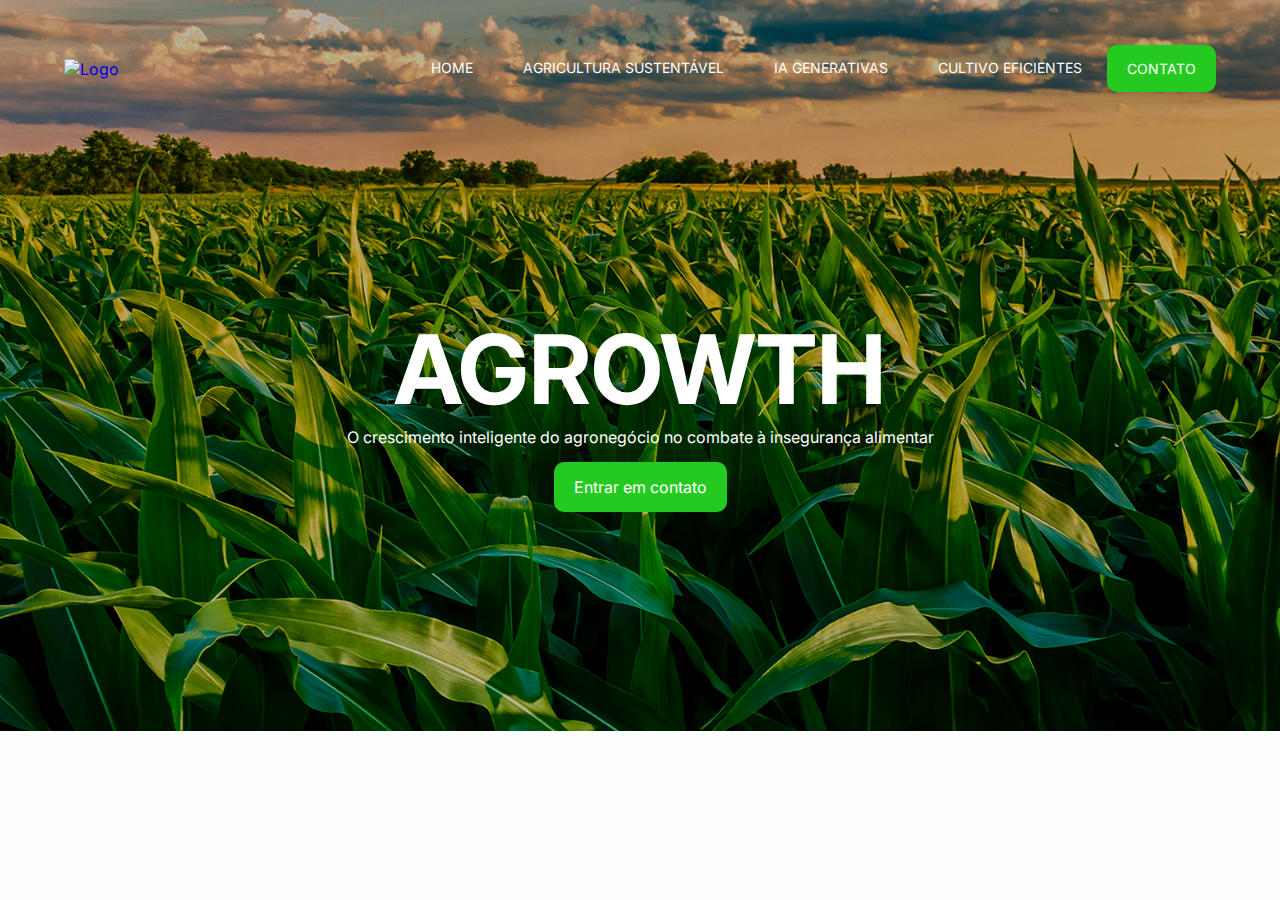
==== index.html @ 991079a1 "alter banner" ====
<!DOCTYPE html>
<html lang="pt-br">
<head>
    <meta charset="UTF-8">
    <meta http-equiv="X-UA-Compatible" content="IE=edge">
    <meta name="viewport" content="width=device-width, initial-scale=1.0">
    <link rel="stylesheet" href="css/style.css">
    <title>Document</title>
</head>
<body>
    <header style="background-image: url('img/background-image.png')">
        <div class="container">
            <nav>
                <a href="index.html">
                    <img src="img/logo.png" alt="Logo" width="200px">
                </a>
                <ul class="ul">
                    <a href="index.html">Home</a>
                    <a href="agricultura_sustentavel.html">Agricultura Sustentável</a>
                    <a href="ia_generativas.html">IA Generativas</a>
                    <a href="cultivo_eficientes.html">Cultivo Eficientes</a>
                    <a class="btn" href="contato.html">Contato</a>
                </ul>
            </nav>
            <section class="banner">
                <div class="banner-text">
                    <h1>Agrowth</h1>
                    <p>O crescimento inteligente do agronegócio no combate à insegurança alimentar</p>
                    <a href="contato.html" class="btn">Entrar em contato</a>
                </div>
            </section>
        </div>
    </header>
    <section>

    </section>
</body>
</html>
---- css/style.css ----
@import url('https://fonts.googleapis.com/css2?family=Inter:wght@100;200;300;400;500;600;700&display=swap');
*{
    margin: 0;
    padding: 0;
    box-sizing: border-box;
    text-decoration: none;
    outline: none;
    font-family: 'Inter', sans-serif;
}
body{
    background-color: #f1f6fc31;
}
section,
footer {
    padding: 54px 0;
}
h3{
    font-size: 50px;
}
p{
    color: white;
}
.container{
    max-width: 1700px;
    margin: 0 auto;
    padding: 0 5%;
}
.btn{
    background-color:#25ca20;
    color: white;
    padding: 15px 20px;
    border-radius: 10px;
    cursor: pointer;
    display: inline-block;
    transition: 0.1s;
    margin: 15px 0;
}
.btn:hover{
    background-color:#1e9b1a;
}
header{
    background-position: center;
    background-size: cover;
    background-attachment: fixed;
}
nav{
    /*menu colorido
    background-color: #00000071;
    width: 100%;
    position: fixed;
    top: 0;
    left: 0;
    z-index: 100;
    padding: 0 20px;
    box-sizing: border-box; */
    /* */
    display: flex;
    align-items: center;
    justify-content: space-between;
    padding-top: 30px;
}
nav ul{
    display: flex;
    align-items: center;
}
nav ul a{
    color: white;
    margin: 0 25px;
    text-transform: uppercase;
    font-size: 14px;
    display: block;    
}
nav ul a:not(.btn)::after{
    content: "";
    background-color: #19e213;
    height: 3px;
    width: 0%;
    display: block;
    transition: 0.5s;
}
nav ul a:hover::after{
    width: 100%;
}
.banner{
    display: flex;
    justify-content: center;
}
.banner .banner-text{
    margin: 150px;
    text-align: center;
    padding: 0 90px;
}
.banner .banner-text h1{
    font-size: 96px;
    color: white;
    text-transform: uppercase;
}
.banner.banner-text p{
    font-size: 20px;
    color: #ffffffb7;
    font-weight: lighter;
    margin: 50px 0;
}
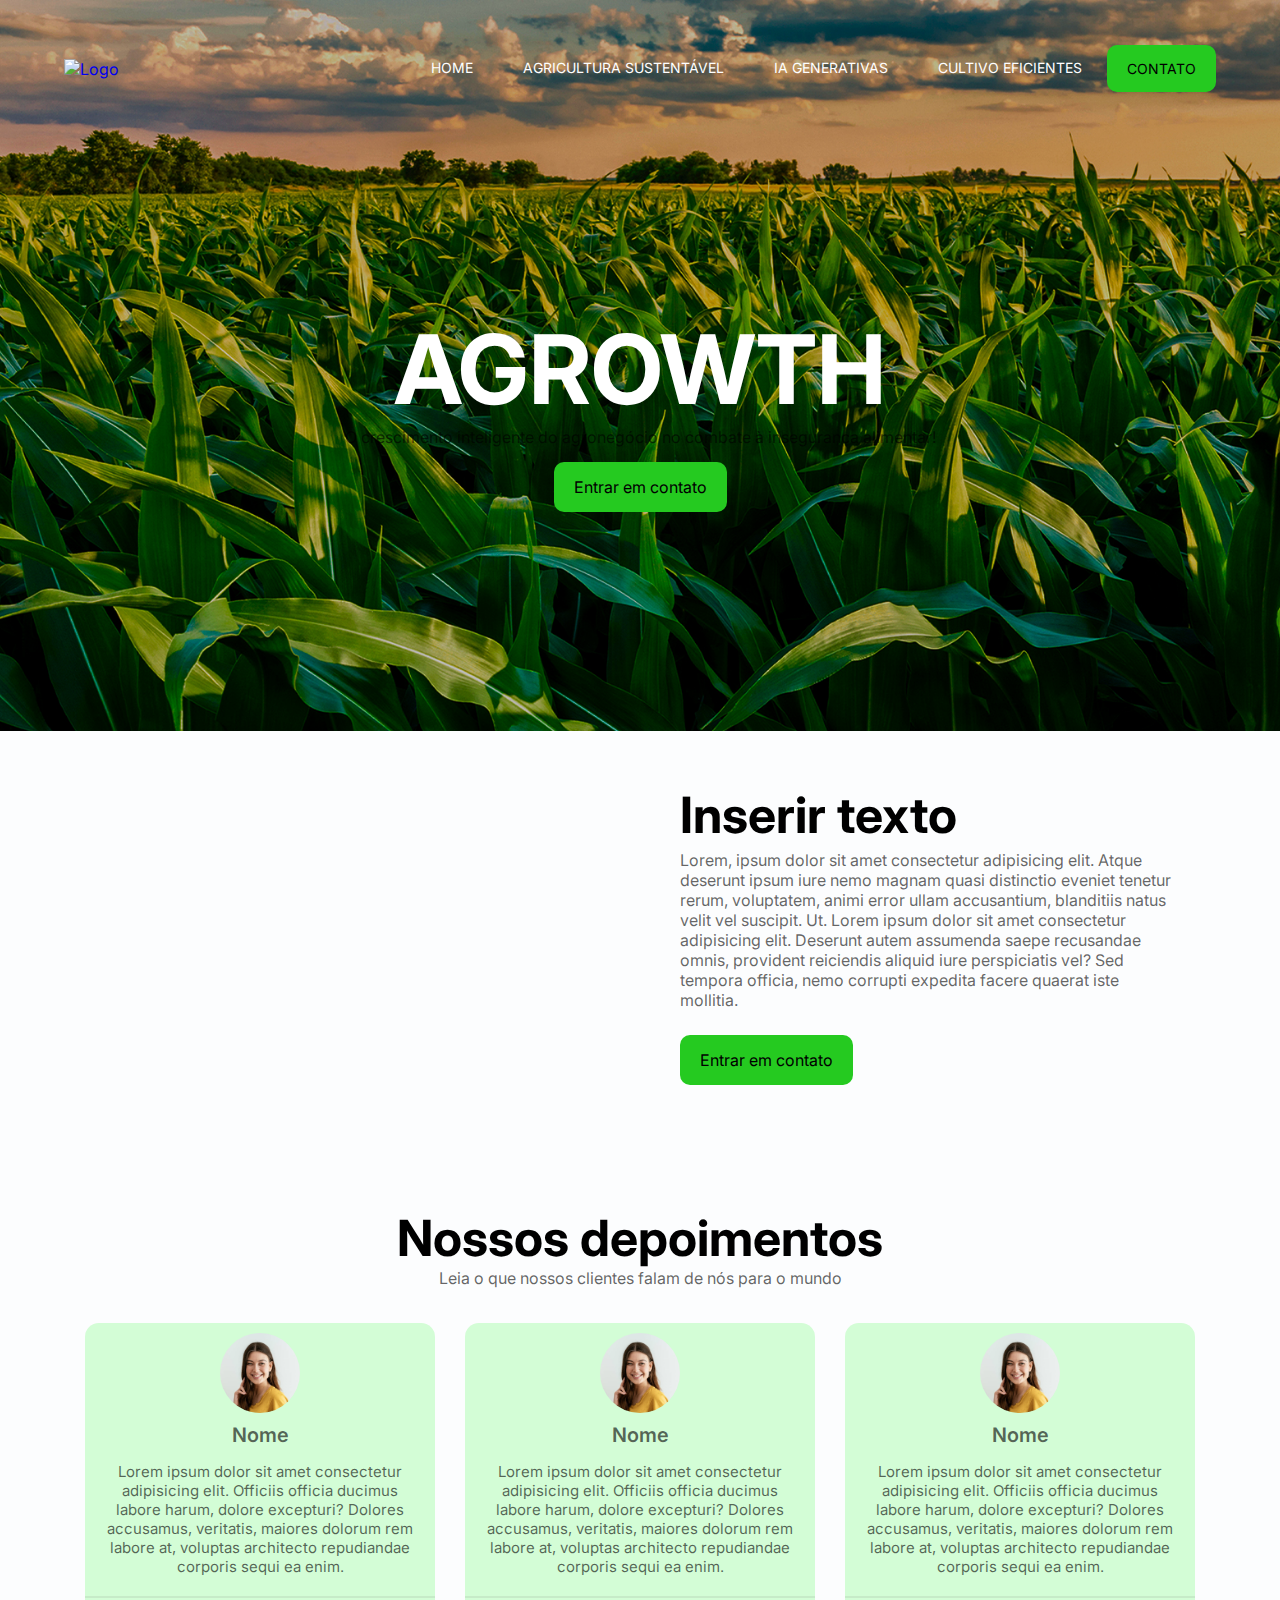
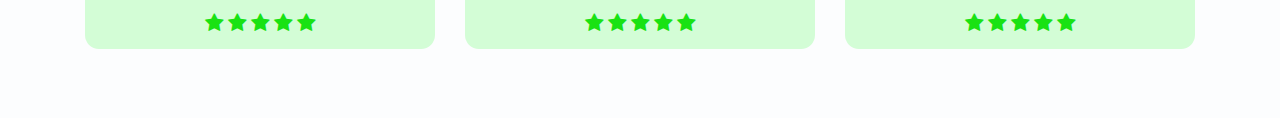
==== commit 60383cc3: "alter index content" ====
--- a/index.html
+++ b/index.html
@@ -4,6 +4,8 @@
     <meta charset="UTF-8">
     <meta http-equiv="X-UA-Compatible" content="IE=edge">
     <meta name="viewport" content="width=device-width, initial-scale=1.0">
+    <!-- font awesome -->
+    <link rel="stylesheet" href="https://cdnjs.cloudflare.com/ajax/libs/font-awesome/4.7.0/css/font-awesome.css" integrity="sha512-5A8nwdMOWrSz20fDsjczgUidUBR8liPYU+WymTZP1lmY9G6Oc7HlZv156XqnsgNUzTyMefFTcsFH/tnJE/+xBg==" crossorigin="anonymous" referrerpolicy="no-referrer" />
     <link rel="stylesheet" href="css/style.css">
     <title>Document</title>
 </head>
@@ -25,14 +27,94 @@
             <section class="banner">
                 <div class="banner-text">
                     <h1>Agrowth</h1>
-                    <p>O crescimento inteligente do agronegócio no combate à insegurança alimentar</p>
+                    <p>O crescimento inteligente do agronegócio no combate à insegurança alimentar!</p>
                     <a href="contato.html" class="btn">Entrar em contato</a>
                 </div>
             </section>
         </div>
     </header>
-    <section>
-
+    <section class="faca-mais">
+        <div class="container">
+            <div class="faca-mais-img">
+                <img src="img/img-1.png" alt="">
+            </div>
+            <div class="faca-mais-text">
+                <h3>Inserir texto</h3>
+                <p>
+                    Lorem, ipsum dolor sit amet consectetur adipisicing elit. Atque deserunt ipsum iure nemo magnam quasi distinctio eveniet tenetur rerum, voluptatem, animi error ullam accusantium, blanditiis natus velit vel suscipit. Ut.
+                    Lorem ipsum dolor sit amet consectetur adipisicing elit. Deserunt autem assumenda saepe recusandae omnis, provident reiciendis aliquid iure perspiciatis vel? Sed tempora officia, nemo corrupti expedita facere quaerat iste mollitia.
+                </p>
+                <a href="contato.html" class="btn">Entrar em contato</a>
+            </div>
+        </div>
     </section>
+    <!-- end faca mais 2 -->
+    <!-- depoimentos -->
+    <section class="depoimentos">
+        <div class="container">
+            <h3>Nossos depoimentos</h3>
+            <p>Leia o que nossos clientes falam de nós para o mundo</p>
+            <div class="cards">
+                <!-- card item 1 -->
+                <div class="card-item">
+                    <img src="img/me.jpg" alt="Nome">
+                    <p class="nome-user">Nome</p>
+                    <p class="depoimento-user">
+                        Lorem ipsum dolor sit amet consectetur adipisicing elit.
+                        Officiis officia ducimus labore harum, dolore excepturi?
+                        Dolores accusamus, veritatis, maiores dolorum rem labore at,
+                        voluptas architecto repudiandae corporis sequi ea enim.
+                    </p>
+                    <div class="estrelas">
+                        <i class="fa fa-star" aria-hidden="true"></i>
+                        <i class="fa fa-star" aria-hidden="true"></i>
+                        <i class="fa fa-star" aria-hidden="true"></i>
+                        <i class="fa fa-star" aria-hidden="true"></i>
+                        <i class="fa fa-star" aria-hidden="true"></i>
+                    </div>
+                </div>
+                <!-- end card item 1 -->
+                <!-- card item 2 -->
+                <div class="card-item">
+                    <img src="img/me.jpg" alt="Nome">
+                    <p class="nome-user">Nome</p>
+                    <p class="depoimento-user">
+                        Lorem ipsum dolor sit amet consectetur adipisicing elit.
+                        Officiis officia ducimus labore harum, dolore excepturi?
+                        Dolores accusamus, veritatis, maiores dolorum rem labore at,
+                        voluptas architecto repudiandae corporis sequi ea enim.
+                    </p>
+                    <div class="estrelas">
+                        <i class="fa fa-star" aria-hidden="true"></i>
+                        <i class="fa fa-star" aria-hidden="true"></i>
+                        <i class="fa fa-star" aria-hidden="true"></i>
+                        <i class="fa fa-star" aria-hidden="true"></i>
+                        <i class="fa fa-star" aria-hidden="true"></i>
+                    </div>
+                </div>
+                <!-- end card item 2 -->
+                <!-- card item 3 -->
+                <div class="card-item">
+                    <img src="img/me.jpg" alt="Nome">
+                    <p class="nome-user">Nome</p>
+                    <p class="depoimento-user">
+                        Lorem ipsum dolor sit amet consectetur adipisicing elit.
+                        Officiis officia ducimus labore harum, dolore excepturi?
+                        Dolores accusamus, veritatis, maiores dolorum rem labore at,
+                        voluptas architecto repudiandae corporis sequi ea enim.
+                    </p>
+                    <div class="estrelas">
+                        <i class="fa fa-star" aria-hidden="true"></i>
+                        <i class="fa fa-star" aria-hidden="true"></i>
+                        <i class="fa fa-star" aria-hidden="true"></i>
+                        <i class="fa fa-star" aria-hidden="true"></i>
+                        <i class="fa fa-star" aria-hidden="true"></i>
+                    </div>
+                </div>
+                <!-- end card item 3 -->
+            </div>
+        </div>
+    </section>
+    <!-- end depoimentos -->
 </body>
 </html>--- a/css/style.css
+++ b/css/style.css
@@ -18,16 +18,17 @@
     font-size: 50px;
 }
 p{
-    color: white;
+    color: #0000009c;
 }
 .container{
     max-width: 1700px;
     margin: 0 auto;
     padding: 0 5%;
 }
+
 .btn{
     background-color:#25ca20;
-    color: white;
+    color: black;
     padding: 15px 20px;
     border-radius: 10px;
     cursor: pointer;
@@ -35,6 +36,7 @@
     transition: 0.1s;
     margin: 15px 0;
 }
+
 .btn:hover{
     background-color:#1e9b1a;
 }
@@ -100,4 +102,80 @@
     color: #ffffffb7;
     font-weight: lighter;
     margin: 50px 0;
-}+}
+/* faca mais */
+.faca-mais .container{
+    display: flex;
+    align-items: center;
+}
+.faca-mais .faca-mais-text{
+    width: 50%;
+    padding: 0 40px;
+}
+.faca-mais .faca-mais.text h3{
+    font-size: 56px;
+}
+.faca-mais .faca-mais-text p{
+    margin: 5px 0 10px;
+}
+.faca-mais .faca-mais-img{
+    width: 50%;
+}
+.faca-mais .faca-mais-img img{
+    width: 100%;
+}
+.depoimentos h3{
+    text-align: center;
+}
+.depoimentos p{
+    margin-bottom: 20px;
+    text-align: center;
+}
+.cards{
+    display: flex;
+    justify-content: center;
+}
+.depoimentos .card-item{
+    background-color: #d3fdd6;
+    margin: 15px;
+    border-radius: 14px;
+    text-align: center;
+    width: 350px;
+}
+.depoimentos .card-item img{
+    border-radius: 100%;
+    width: 80px;
+    display: block;
+    margin: 10px auto;
+}
+.depoimentos .card-item .nome-user{
+    font-weight: 600;
+    font-size: 20px;
+    margin-bottom: 15px;
+    transition: 0.1s;
+}
+.depoimentos .card-item .depoimento-user{
+    font-size: 15px;
+    padding: 0 15px;
+    transition: 0.1s;
+}
+.depoimentos .card-item .estrelas{
+    margin: 15px 0;
+    border-top: 2px solid #717a7123;
+}
+.depoimentos .card-item .estrelas i{
+    color: #19e213;
+    margin-top: 15px;
+    font-size: 20px;
+    transition: 0.1s;
+}
+.depoimentos .card-item:hover{
+    background-color: #19e213;
+    margin-top: -5px;
+}
+.depoimentos .card-item:hover .nome-user,
+.depoimentos .card-item:hover .depoimento-user,
+.depoimentos .card-item:hover .estrelas i{
+    color: white;
+}
+ 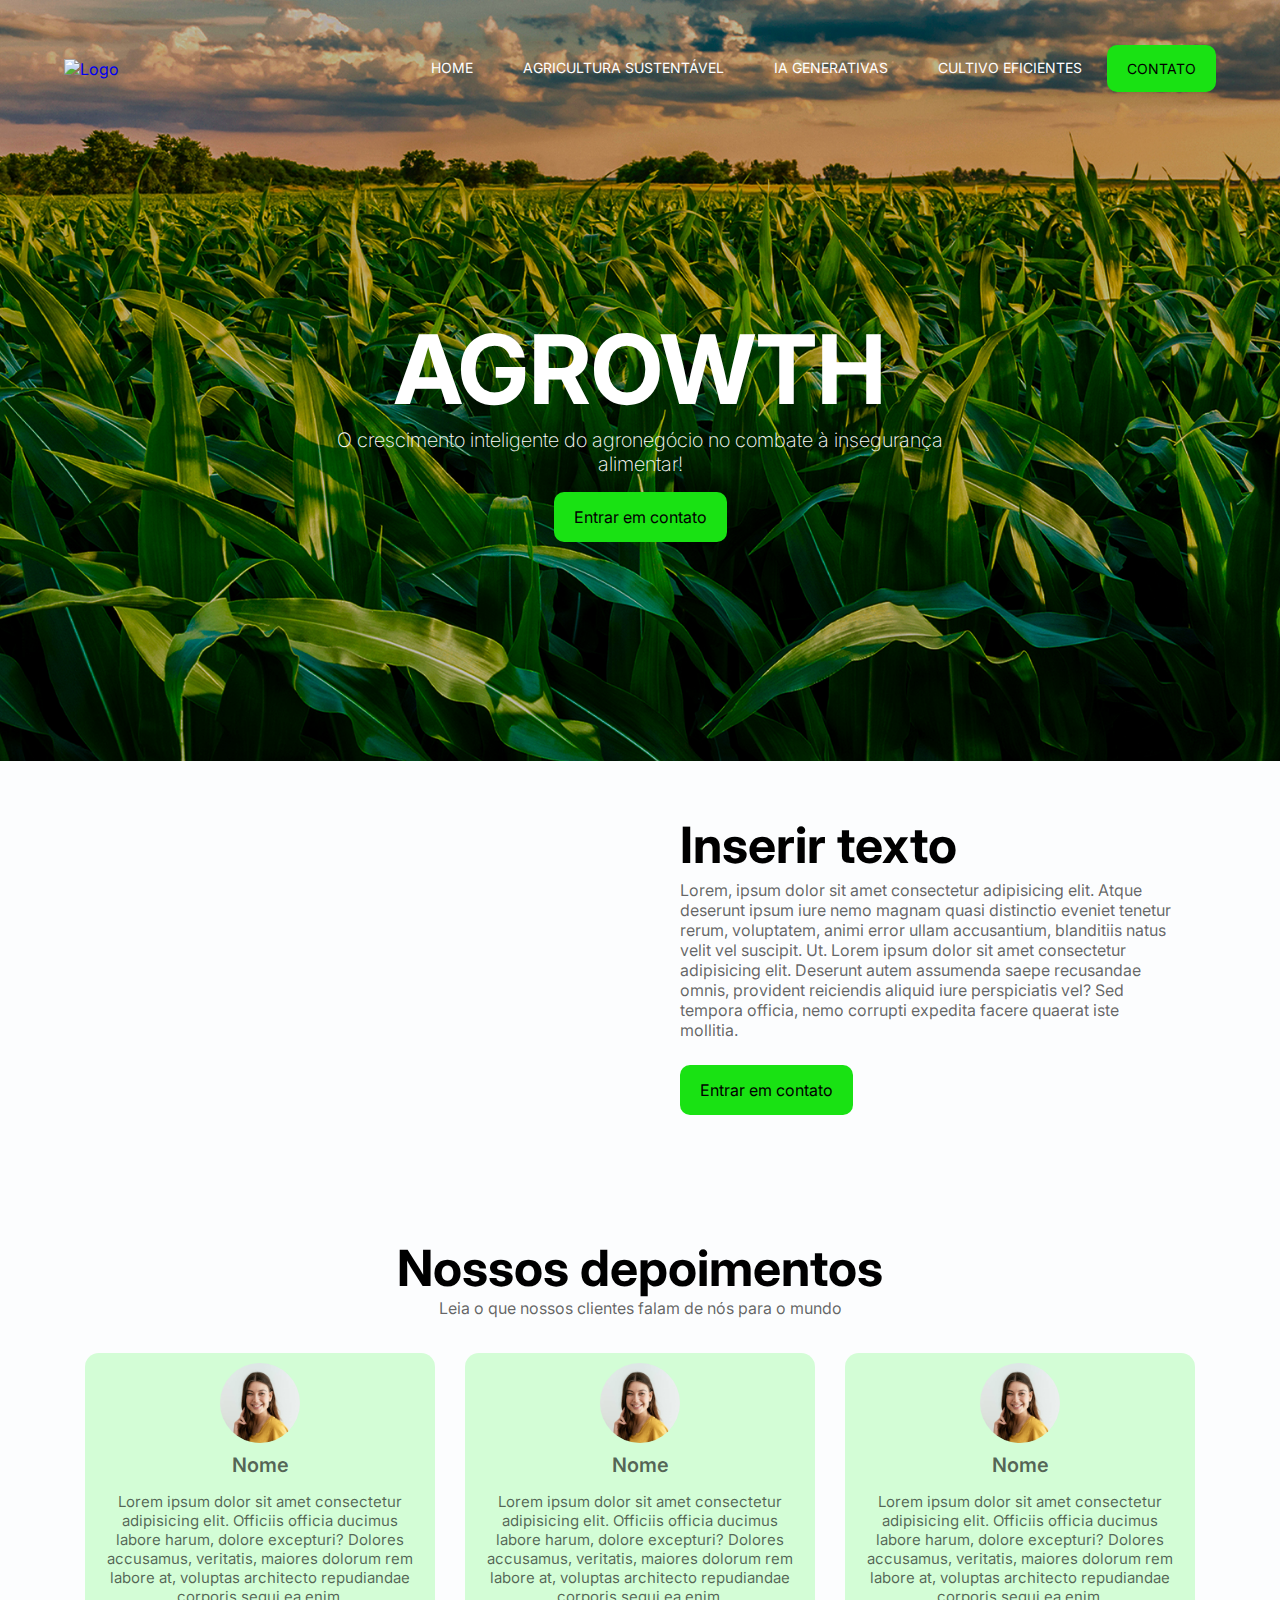
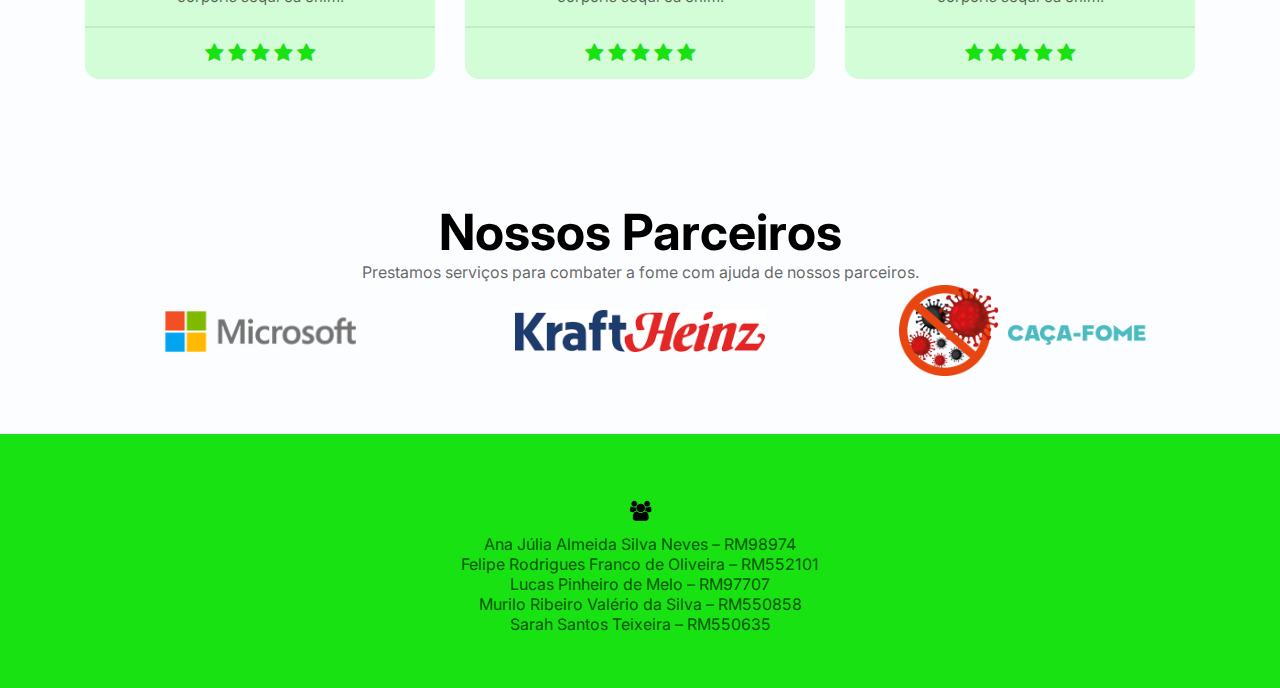
==== commit dfa85ad6: "base final index" ====
--- a/index.html
+++ b/index.html
@@ -48,7 +48,7 @@
             </div>
         </div>
     </section>
-    <!-- end faca mais 2 -->
+    <!-- fim faca mais -->
     <!-- depoimentos -->
     <section class="depoimentos">
         <div class="container">
@@ -73,7 +73,7 @@
                         <i class="fa fa-star" aria-hidden="true"></i>
                     </div>
                 </div>
-                <!-- end card item 1 -->
+                <!-- fim card item 1 -->
                 <!-- card item 2 -->
                 <div class="card-item">
                     <img src="img/me.jpg" alt="Nome">
@@ -92,7 +92,7 @@
                         <i class="fa fa-star" aria-hidden="true"></i>
                     </div>
                 </div>
-                <!-- end card item 2 -->
+                <!-- fim card item 2 -->
                 <!-- card item 3 -->
                 <div class="card-item">
                     <img src="img/me.jpg" alt="Nome">
@@ -111,10 +111,37 @@
                         <i class="fa fa-star" aria-hidden="true"></i>
                     </div>
                 </div>
-                <!-- end card item 3 -->
+                <!-- fim card item 3 -->
             </div>
         </div>
     </section>
-    <!-- end depoimentos -->
+    <!-- fim depoimentos -->
+    <!-- parceiros -->
+    <section class="parceiros">
+    <div class="container">
+        <h3>Nossos Parceiros</h3>
+        <p>Prestamos serviços para combater a fome
+            com ajuda de nossos parceiros.
+        </p>
+        <div>
+            <img src="img/microsoft.png" alt="">
+            <img src="img/kraftheinz.png" alt="">
+            <img src="img/cacafome.png" alt="">
+        </div>
+    </div>
+    </section>
+    <!-- fim parceiros -->
+    <footer class="footer">
+        <div class="container">
+            <div class="membros">
+                <i class="fa fa-users" aria-hidden="true"></i> </a>
+            </div>
+            <p>Ana Júlia Almeida Silva Neves – RM98974</p>
+            <p>Felipe Rodrigues Franco de Oliveira – RM552101</p>
+            <p>Lucas Pinheiro de Melo – RM97707</p>
+            <p>Murilo Ribeiro Valério da Silva – RM550858</p>
+            <p>Sarah Santos Teixeira – RM550635</p>
+        </div>
+    </footer>
 </body>
 </html>--- a/css/style.css
+++ b/css/style.css
@@ -27,7 +27,7 @@
 }
 
 .btn{
-    background-color:#25ca20;
+    background-color:#19e213;
     color: black;
     padding: 15px 20px;
     border-radius: 10px;
@@ -97,11 +97,11 @@
     color: white;
     text-transform: uppercase;
 }
-.banner.banner-text p{
-    font-size: 20px;
-    color: #ffffffb7;
-    font-weight: lighter;
-    margin: 50px 0;
+.banner .banner-text p{
+    font-size: 20px;
+    color: #ffffff;
+    font-weight: 200;
+    margin: 1px 0;
 }
 /* faca mais */
 .faca-mais .container{
@@ -178,4 +178,29 @@
 .depoimentos .card-item:hover .estrelas i{
     color: white;
 }
- +/* parceiros */
+.parceiros h3,
+.parceiros p{
+    text-align: center;
+}
+.parceiros .container div{
+    display: flex;
+    align-items: center;
+    justify-content: space-around;
+    flex-wrap: wrap;
+}
+.parceiros .container img{
+    width: 250px;
+}
+/* footer */
+.footer{
+    background-color:#19e213;
+    text-align: center;
+    font-weight: 450;
+}
+.footer i{
+    font-size: 20px;
+    padding: 10px;
+    margin: 3px;
+    border-radius: 10px;
+}